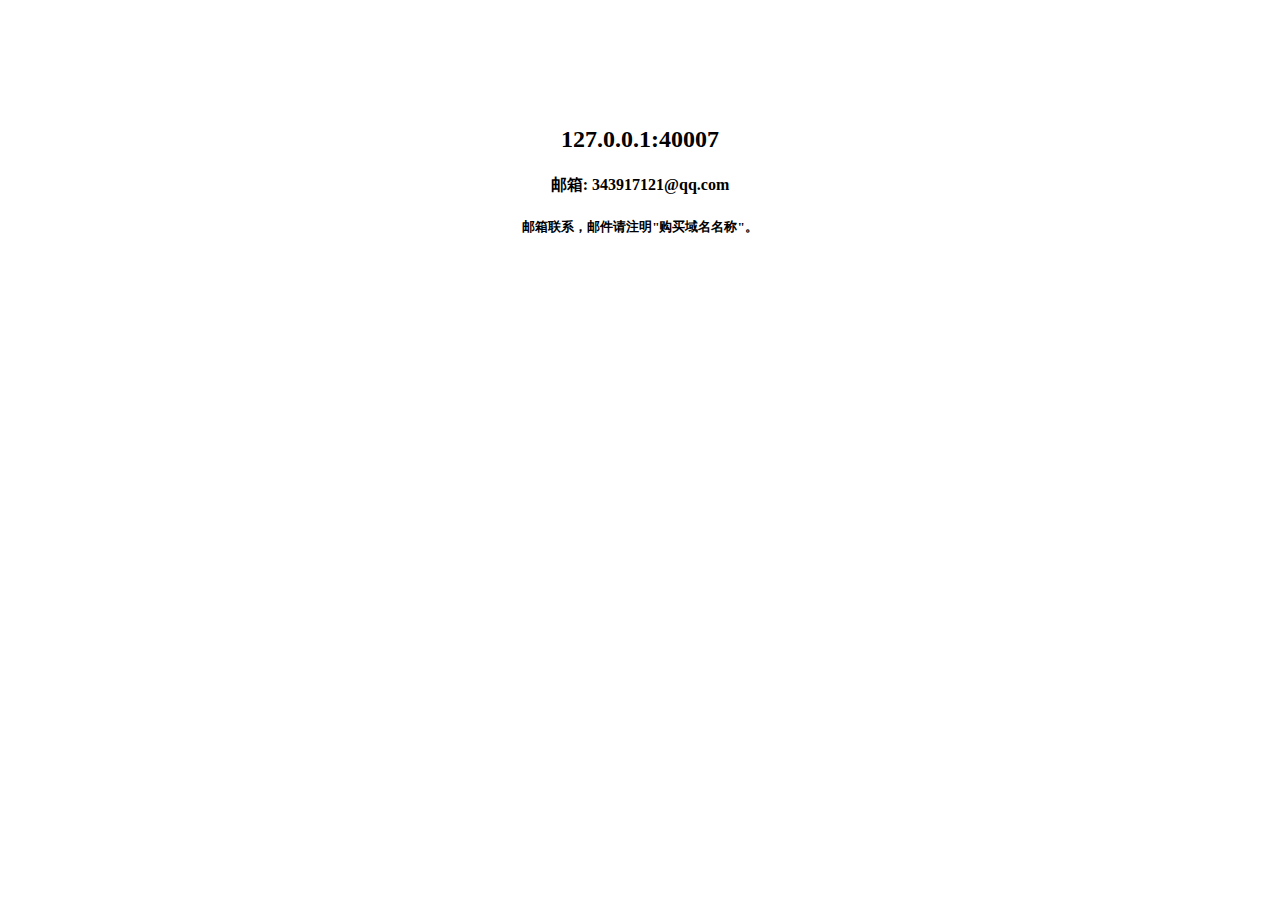
==== index.html @ 6c84f63e "Update index.html" ====
<!DOCTYPE html>
<html lang="en">
<head>
    <meta charset="UTF-8">
    <title>购买域名请联系我</title>
</head>
<body style="text-align:center;">
    <div style="margin-top:10%">
        <h2 id="address"></h2>
        <h4>邮箱: 343917121@qq.com</h4>
        <h5>邮箱联系，邮件请注明"购买域名名称"。</h5>
    </div>
</body>
</html>
<script>
    document.getElementById("address").innerText = window.location.host;
    console.log(window.location.host)
</script>
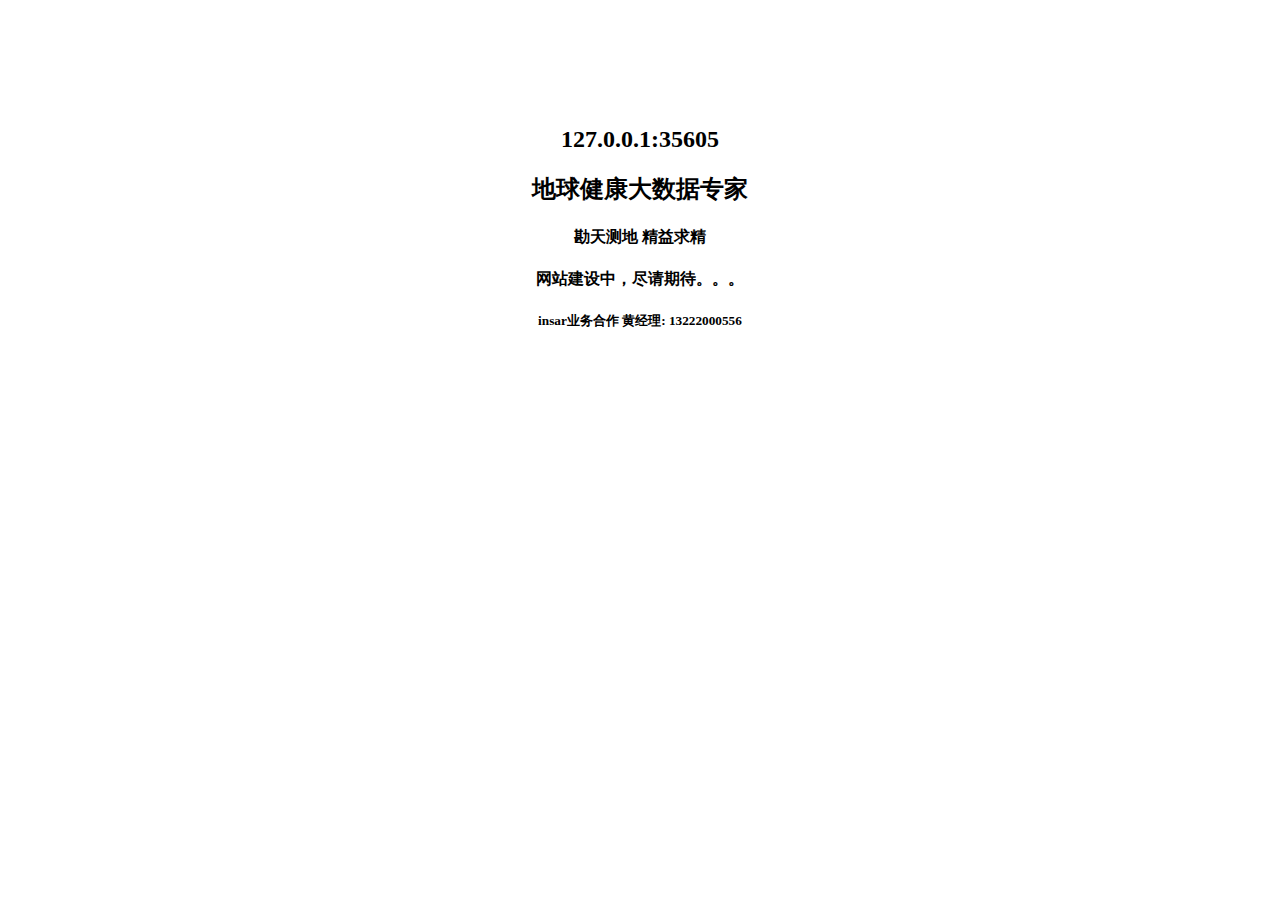
==== commit ec75c196: "修改keywords" ====
--- a/index.html
+++ b/index.html
@@ -2,17 +2,19 @@
 <html lang="en">
 <head>
     <meta charset="UTF-8">
-    <title>购买域名请联系我</title>
+    <meta name="keywords" content="干涉合成孔径雷达、insar、江苏insar、变形监测、沉降监测、应急测绘、风险监测、巡线监测" />
+    <title>江苏insar</title>
 </head>
 <body style="text-align:center;">
     <div style="margin-top:10%">
         <h2 id="address"></h2>
-        <h4>邮箱: 343917121@qq.com</h4>
-        <h5>邮箱联系，邮件请注明"购买域名名称"。</h5>
+        <h2>地球健康大数据专家</h2>
+        <h4>勘天测地  精益求精</h4>
+        <h4> 网站建设中，尽请期待。。。</h4>
+        <h5>insar业务合作 黄经理: 13222000556</h5>
     </div>
 </body>
 </html>
 <script>
     document.getElementById("address").innerText = window.location.host;
-    console.log(window.location.host)
 </script>
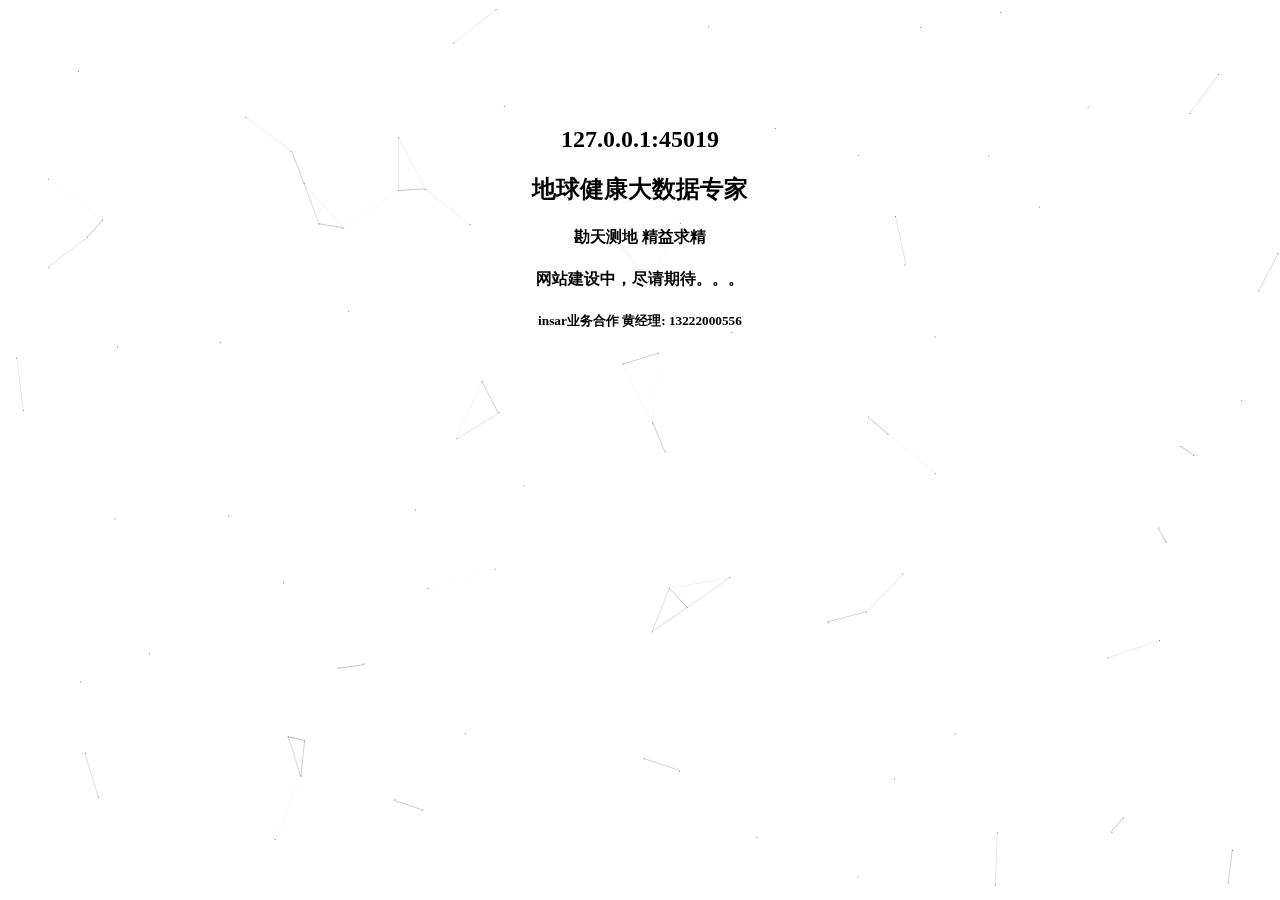
==== commit 9340d9ce: "add mouseline效果" ====
--- a/index.html
+++ b/index.html
@@ -1,20 +1,68 @@
 <!DOCTYPE html>
 <html lang="en">
+
 <head>
     <meta charset="UTF-8">
-    <meta name="keywords" content="干涉合成孔径雷达、insar、江苏insar、变形监测、沉降监测、应急测绘、风险监测、巡线监测" />
+    <meta name="keywords" content="干涉合成孔径雷达, insar, 江苏insar, 变形监测, 沉降监测, 应急测绘, 风险监测, 巡线监测" />
     <title>江苏insar</title>
 </head>
+
 <body style="text-align:center;">
     <div style="margin-top:10%">
         <h2 id="address"></h2>
         <h2>地球健康大数据专家</h2>
-        <h4>勘天测地  精益求精</h4>
+        <h4>勘天测地 精益求精</h4>
         <h4> 网站建设中，尽请期待。。。</h4>
         <h5>insar业务合作 黄经理: 13222000556</h5>
     </div>
 </body>
+
 </html>
 <script>
     document.getElementById("address").innerText = window.location.host;
-</script>
+    !function () {
+        function n(n, e, t) {
+            return n.getAttribute(e) || t
+        }
+        function e(n) {
+            return document.getElementsByTagName(n)
+        }
+        function t() {
+            var t = e("script"), o = t.length, i = t[o - 1];
+            return { l: o, z: n(i, "zIndex", -1), o: n(i, "opacity", .5), c: n(i, "color", "0,0,0"), n: n(i, "count", 99) }
+        }
+        function o() {
+            a = m.width = window.innerWidth || document.documentElement.clientWidth || document.body.clientWidth,
+                c = m.height = window.innerHeight || document.documentElement.clientHeight || document.body.clientHeight
+        }
+        function i() {
+            r.clearRect(0, 0, a, c);
+            var n, e, t, o, m, l;
+            s.forEach(function (i, x) {
+                for (i.x += i.xa, i.y += i.ya, i.xa *= i.x > a || i.x < 0 ? -1 : 1, i.ya *= i.y > c || i.y < 0 ? -1 : 1, r.fillRect(i.x - .5, i.y - .5, 1, 1), e = x + 1; e < u.length; e++)n = u[e],
+                    null !== n.x && null !== n.y && (o = i.x - n.x, m = i.y - n.y,
+                        l = o * o + m * m, l < n.max && (n === y && l >= n.max / 2 && (i.x -= .03 * o, i.y -= .03 * m),
+                            t = (n.max - l) / n.max, r.beginPath(), r.lineWidth = t / 2, r.strokeStyle = "rgba(" + d.c + "," + (t + .2) + ")", r.moveTo(i.x, i.y), r.lineTo(n.x, n.y), r.stroke()))
+            }),
+                x(i)
+        }
+        var a, c, u, m = document.createElement("canvas"),
+            d = t(), l = "c_n" + d.l, r = m.getContext("2d"),
+            x = window.requestAnimationFrame || window.webkitRequestAnimationFrame || window.mozRequestAnimationFrame || window.oRequestAnimationFrame || window.msRequestAnimationFrame ||
+                function (n) {
+                    window.setTimeout(n, 1e3 / 45)
+                },
+            w = Math.random, y = { x: null, y: null, max: 2e4 }; m.id = l, m.style.cssText = "position:fixed;top:0;left:0;z-index:" + d.z + ";opacity:" + d.o, e("body")[0].appendChild(m), o(), window.onresize = o,
+                window.onmousemove = function (n) {
+                    n = n || window.event, y.x = n.clientX, y.y = n.clientY
+                },
+                window.onmouseout = function () {
+                    y.x = null, y.y = null
+                };
+        for (var s = [], f = 0; d.n > f; f++) {
+            var h = w() * a, g = w() * c, v = 2 * w() - 1, p = 2 * w() - 1; s.push({ x: h, y: g, xa: v, ya: p, max: 6e3 })
+        }
+        u = s.concat([y]),
+            setTimeout(function () { i() }, 100)
+    }();
+</script>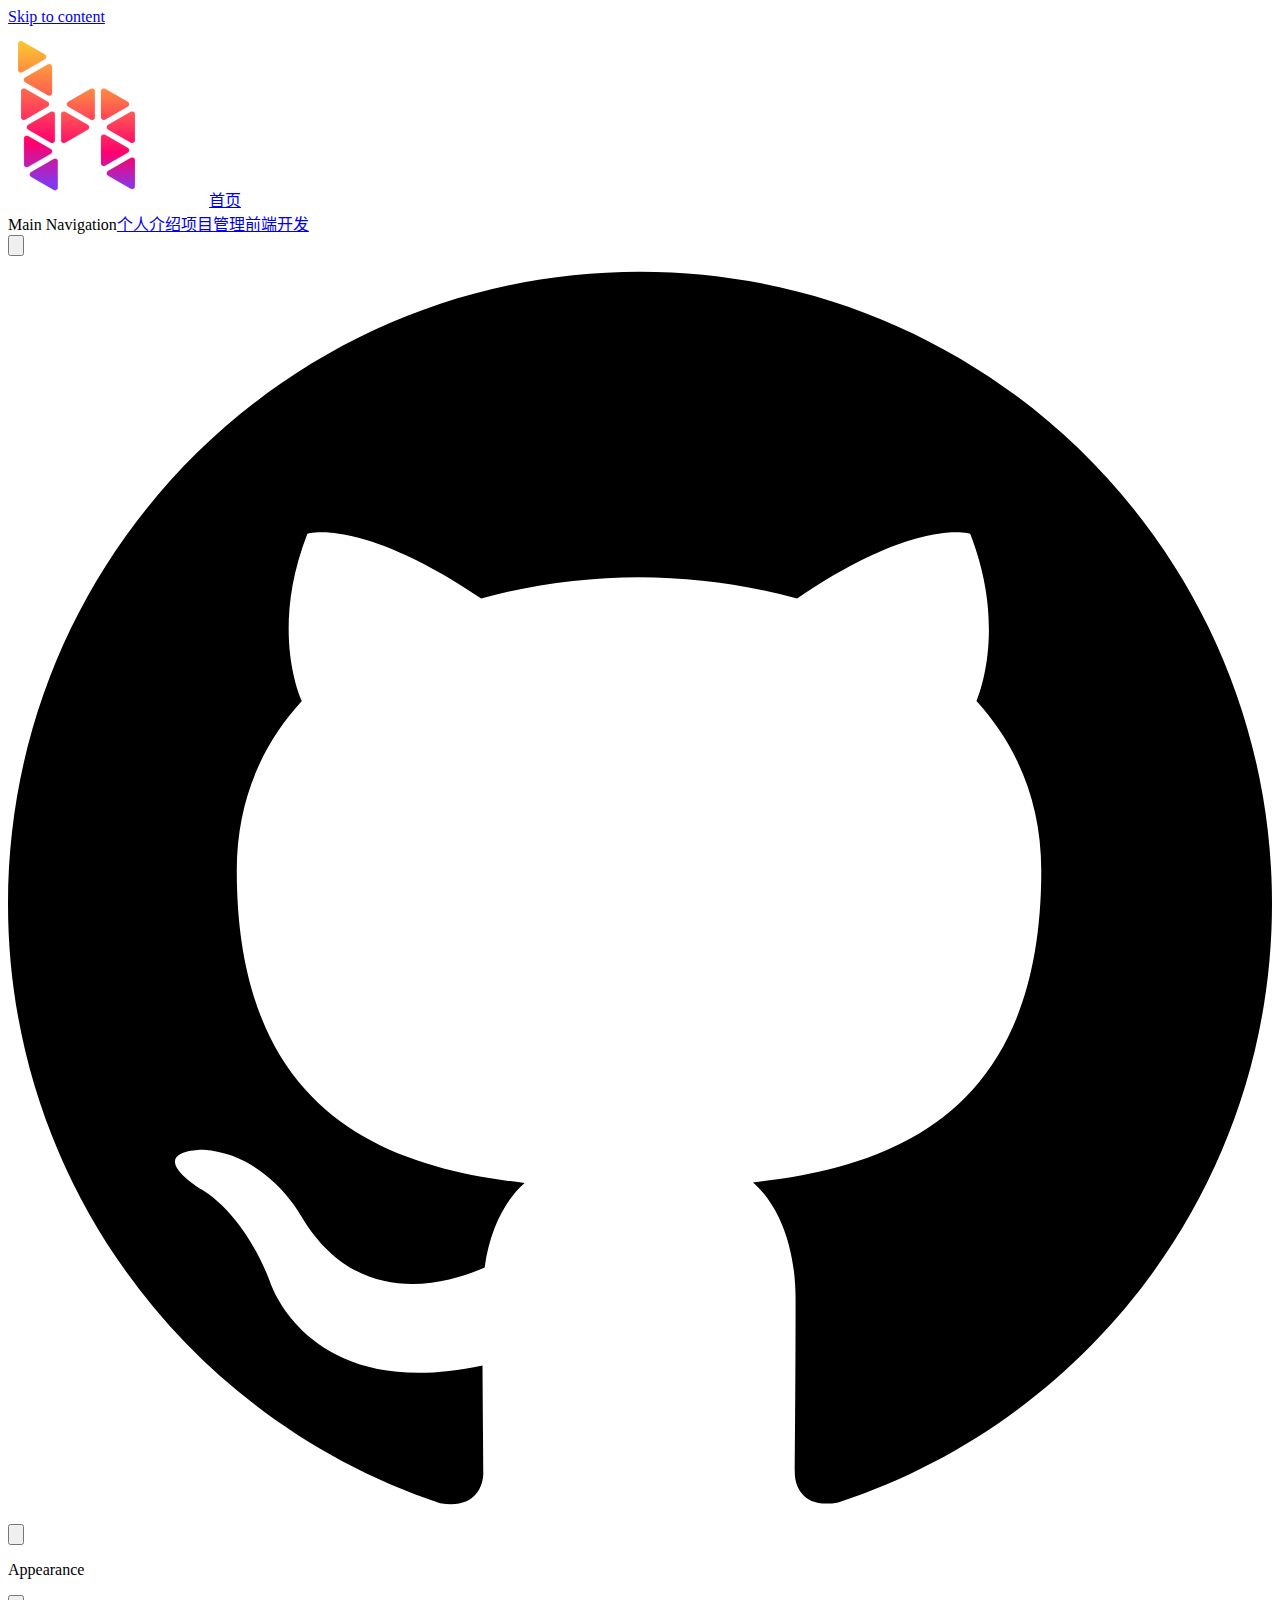
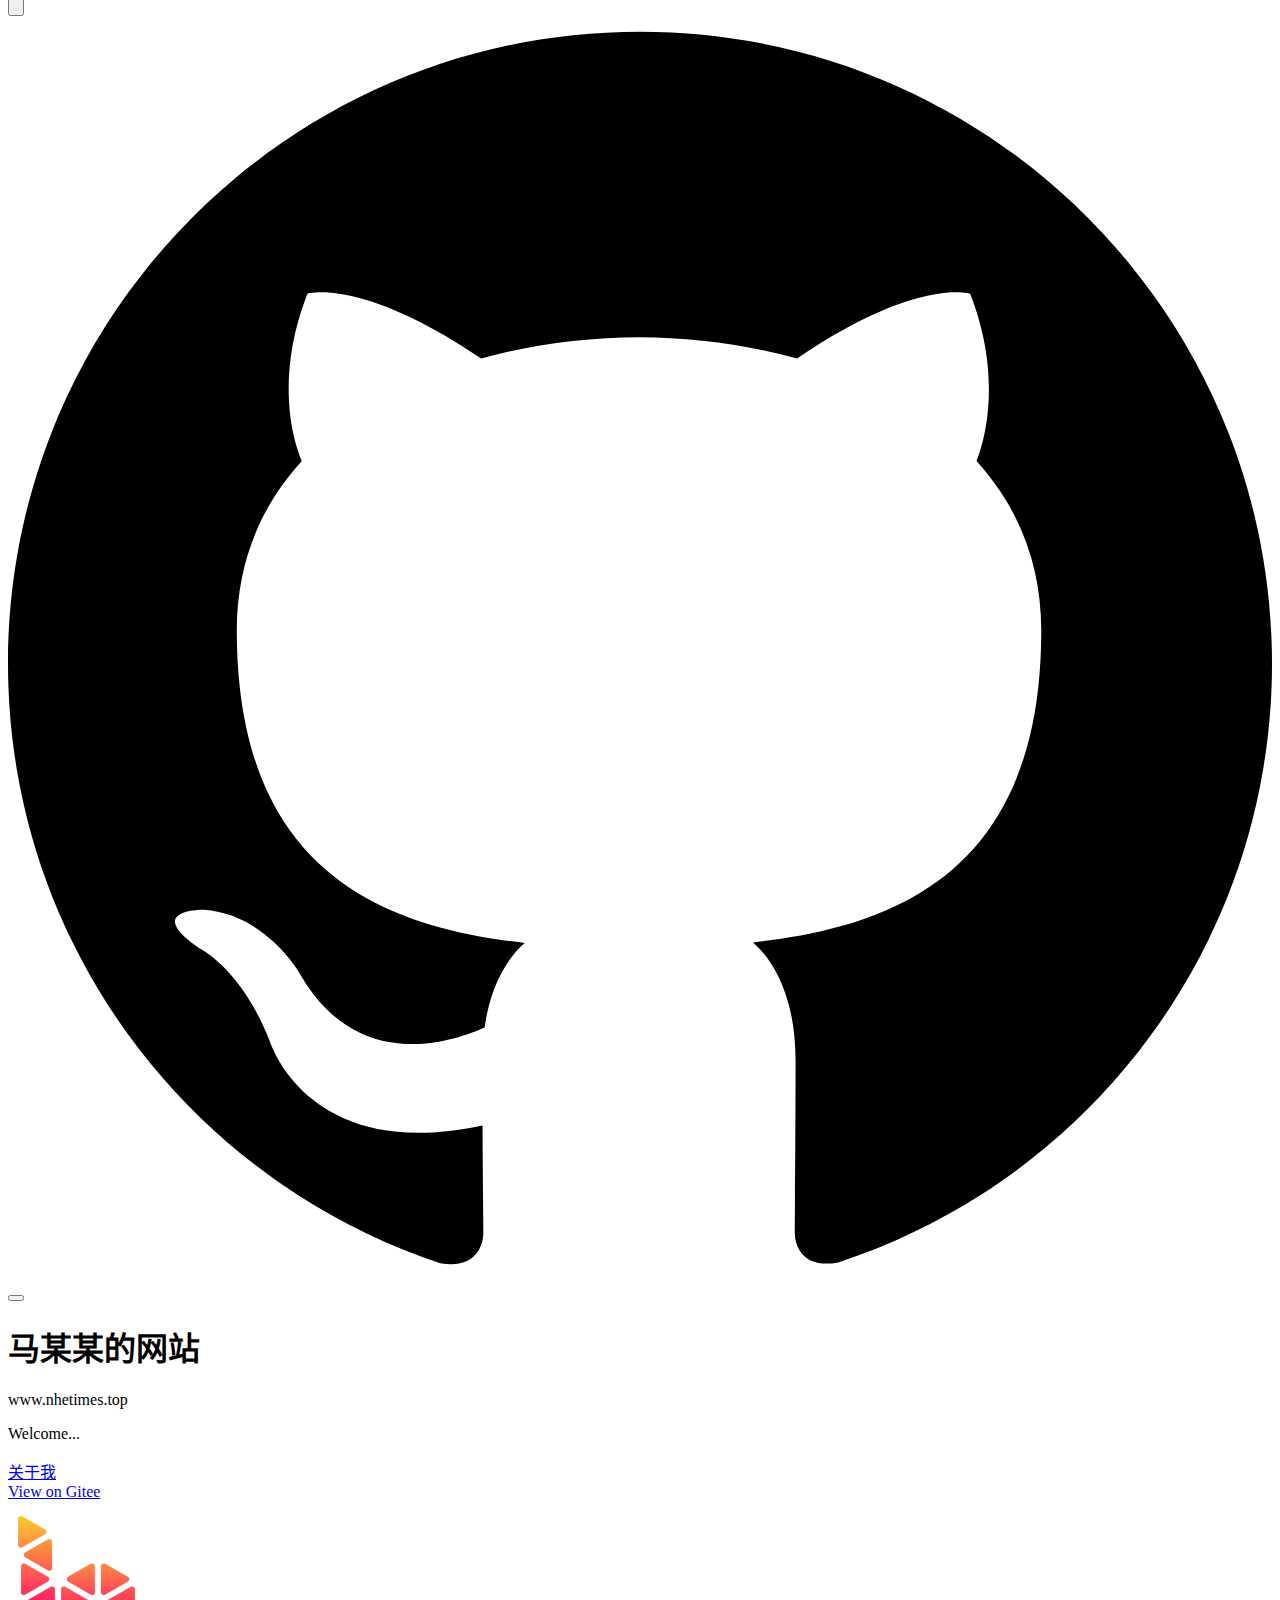
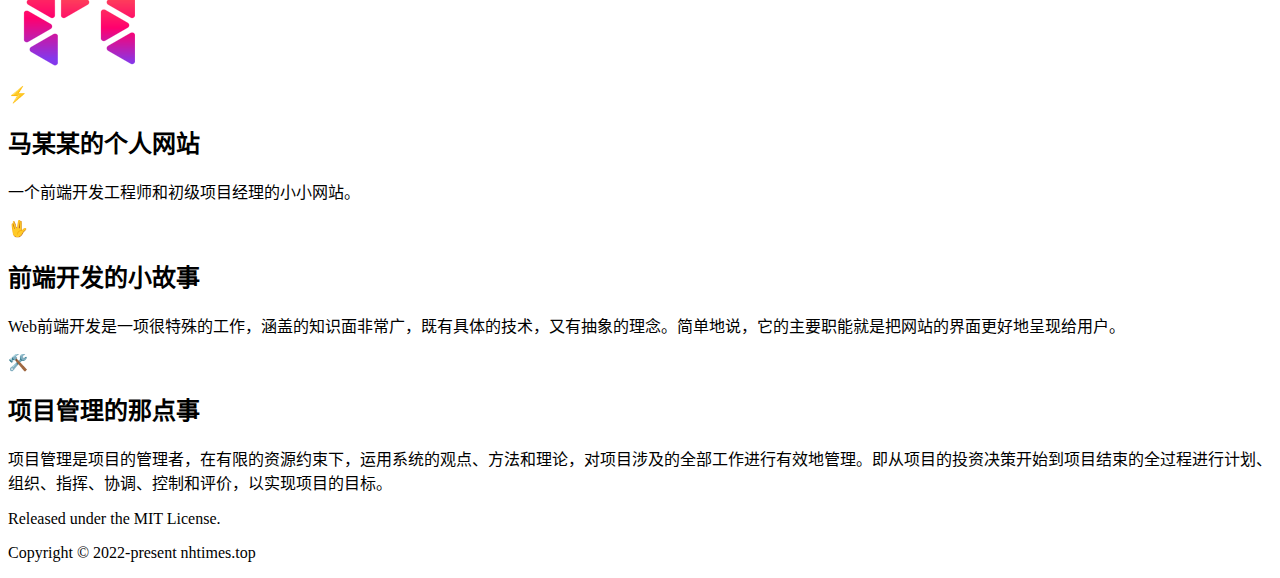
==== commit 7c6bbeee: "Add files via upload" ====
--- a/index.html
+++ b/index.html
@@ -1,68 +1,20 @@
 <!DOCTYPE html>
-<html lang="en">
-
-<head>
-    <meta charset="UTF-8">
-    <meta name="keywords" content="干涉合成孔径雷达, insar, 江苏insar, 变形监测, 沉降监测, 应急测绘, 风险监测, 巡线监测" />
-    <title>江苏insar</title>
-</head>
-
-<body style="text-align:center;">
-    <div style="margin-top:10%">
-        <h2 id="address"></h2>
-        <h2>地球健康大数据专家</h2>
-        <h4>勘天测地 精益求精</h4>
-        <h4> 网站建设中，尽请期待。。。</h4>
-        <h5>insar业务合作 黄经理: 13222000556</h5>
-    </div>
-</body>
-
-</html>
-<script>
-    document.getElementById("address").innerText = window.location.host;
-    !function () {
-        function n(n, e, t) {
-            return n.getAttribute(e) || t
-        }
-        function e(n) {
-            return document.getElementsByTagName(n)
-        }
-        function t() {
-            var t = e("script"), o = t.length, i = t[o - 1];
-            return { l: o, z: n(i, "zIndex", -1), o: n(i, "opacity", .5), c: n(i, "color", "0,0,0"), n: n(i, "count", 99) }
-        }
-        function o() {
-            a = m.width = window.innerWidth || document.documentElement.clientWidth || document.body.clientWidth,
-                c = m.height = window.innerHeight || document.documentElement.clientHeight || document.body.clientHeight
-        }
-        function i() {
-            r.clearRect(0, 0, a, c);
-            var n, e, t, o, m, l;
-            s.forEach(function (i, x) {
-                for (i.x += i.xa, i.y += i.ya, i.xa *= i.x > a || i.x < 0 ? -1 : 1, i.ya *= i.y > c || i.y < 0 ? -1 : 1, r.fillRect(i.x - .5, i.y - .5, 1, 1), e = x + 1; e < u.length; e++)n = u[e],
-                    null !== n.x && null !== n.y && (o = i.x - n.x, m = i.y - n.y,
-                        l = o * o + m * m, l < n.max && (n === y && l >= n.max / 2 && (i.x -= .03 * o, i.y -= .03 * m),
-                            t = (n.max - l) / n.max, r.beginPath(), r.lineWidth = t / 2, r.strokeStyle = "rgba(" + d.c + "," + (t + .2) + ")", r.moveTo(i.x, i.y), r.lineTo(n.x, n.y), r.stroke()))
-            }),
-                x(i)
-        }
-        var a, c, u, m = document.createElement("canvas"),
-            d = t(), l = "c_n" + d.l, r = m.getContext("2d"),
-            x = window.requestAnimationFrame || window.webkitRequestAnimationFrame || window.mozRequestAnimationFrame || window.oRequestAnimationFrame || window.msRequestAnimationFrame ||
-                function (n) {
-                    window.setTimeout(n, 1e3 / 45)
-                },
-            w = Math.random, y = { x: null, y: null, max: 2e4 }; m.id = l, m.style.cssText = "position:fixed;top:0;left:0;z-index:" + d.z + ";opacity:" + d.o, e("body")[0].appendChild(m), o(), window.onresize = o,
-                window.onmousemove = function (n) {
-                    n = n || window.event, y.x = n.clientX, y.y = n.clientY
-                },
-                window.onmouseout = function () {
-                    y.x = null, y.y = null
-                };
-        for (var s = [], f = 0; d.n > f; f++) {
-            var h = w() * a, g = w() * c, v = 2 * w() - 1, p = 2 * w() - 1; s.push({ x: h, y: g, xa: v, ya: p, max: 6e3 })
-        }
-        u = s.concat([y]),
-            setTimeout(function () { i() }, 100)
-    }();
-</script>+<html lang="zh-CN">
+  <head>
+    <meta charset="utf-8">
+    <meta name="viewport" content="width=device-width,initial-scale=1">
+    <title>nhtimes | nhtimes</title>
+    <meta name="description" content="马某某的个人网站">
+    <link rel="stylesheet" href="/assets/style.11458459.css">
+    <link rel="modulepreload" href="/assets/app.18b2d180.js">
+    <link rel="modulepreload" href="/assets/index.md.77c78f7a.lean.js">
+    
+    <script id="check-dark-light">(()=>{const e=localStorage.getItem("vitepress-theme-appearance")||"",a=window.matchMedia("(prefers-color-scheme: dark)").matches;(!e||e==="auto"?a:e==="dark")&&document.documentElement.classList.add("dark")})();</script>
+  </head>
+  <body>
+    <div id="app"><div class="Layout" data-v-86bc57cb><!--[--><!--]--><!--[--><span tabindex="-1" data-v-ca90d3b6></span><a href="#VPContent" class="VPSkipLink visually-hidden" data-v-ca90d3b6> Skip to content </a><!--]--><!----><header class="VPNav no-sidebar" data-v-86bc57cb data-v-df5a652d><div class="VPNavBar" data-v-df5a652d data-v-90c040df><div class="container" data-v-90c040df><div class="VPNavBarTitle" data-v-90c040df data-v-b93bf93a><a class="title" href="/" data-v-b93bf93a><!--[--><!--]--><!--[--><img class="VPImage logo" src="/nhlogo.png" alt data-v-ed7dcdd1><!--]--><!--[-->首页<!--]--><!--[--><!--]--></a></div><div class="content" data-v-90c040df><!--[--><!--]--><!----><nav aria-labelledby="main-nav-aria-label" class="VPNavBarMenu menu" data-v-90c040df data-v-1d46ce73><span id="main-nav-aria-label" class="visually-hidden" data-v-1d46ce73>Main Navigation</span><!--[--><!--[--><a class="VPLink link VPNavBarMenuLink" href="/index.html" data-v-1d46ce73 data-v-189ba008 data-v-57b3a62d><!--[-->个人介绍<!--]--><!----></a><!--]--><!--[--><a class="VPLink link VPNavBarMenuLink" href="/project/index.html" data-v-1d46ce73 data-v-189ba008 data-v-57b3a62d><!--[-->项目管理<!--]--><!----></a><!--]--><!--[--><a class="VPLink link VPNavBarMenuLink" href="/web/index.html" data-v-1d46ce73 data-v-189ba008 data-v-57b3a62d><!--[-->前端开发<!--]--><!----></a><!--]--><!--]--></nav><!----><div class="VPNavBarAppearance appearance" data-v-90c040df data-v-a0515e72><button class="VPSwitch VPSwitchAppearance" type="button" role="switch" aria-label="toggle dark mode" aria-checked="false" data-v-a0515e72 data-v-5dc7836e data-v-465be601><span class="check" data-v-465be601><span class="icon" data-v-465be601><!--[--><svg xmlns="http://www.w3.org/2000/svg" aria-hidden="true" focusable="false" viewbox="0 0 24 24" class="sun" data-v-5dc7836e><path d="M12,18c-3.3,0-6-2.7-6-6s2.7-6,6-6s6,2.7,6,6S15.3,18,12,18zM12,8c-2.2,0-4,1.8-4,4c0,2.2,1.8,4,4,4c2.2,0,4-1.8,4-4C16,9.8,14.2,8,12,8z"></path><path d="M12,4c-0.6,0-1-0.4-1-1V1c0-0.6,0.4-1,1-1s1,0.4,1,1v2C13,3.6,12.6,4,12,4z"></path><path d="M12,24c-0.6,0-1-0.4-1-1v-2c0-0.6,0.4-1,1-1s1,0.4,1,1v2C13,23.6,12.6,24,12,24z"></path><path d="M5.6,6.6c-0.3,0-0.5-0.1-0.7-0.3L3.5,4.9c-0.4-0.4-0.4-1,0-1.4s1-0.4,1.4,0l1.4,1.4c0.4,0.4,0.4,1,0,1.4C6.2,6.5,5.9,6.6,5.6,6.6z"></path><path d="M19.8,20.8c-0.3,0-0.5-0.1-0.7-0.3l-1.4-1.4c-0.4-0.4-0.4-1,0-1.4s1-0.4,1.4,0l1.4,1.4c0.4,0.4,0.4,1,0,1.4C20.3,20.7,20,20.8,19.8,20.8z"></path><path d="M3,13H1c-0.6,0-1-0.4-1-1s0.4-1,1-1h2c0.6,0,1,0.4,1,1S3.6,13,3,13z"></path><path d="M23,13h-2c-0.6,0-1-0.4-1-1s0.4-1,1-1h2c0.6,0,1,0.4,1,1S23.6,13,23,13z"></path><path d="M4.2,20.8c-0.3,0-0.5-0.1-0.7-0.3c-0.4-0.4-0.4-1,0-1.4l1.4-1.4c0.4-0.4,1-0.4,1.4,0s0.4,1,0,1.4l-1.4,1.4C4.7,20.7,4.5,20.8,4.2,20.8z"></path><path d="M18.4,6.6c-0.3,0-0.5-0.1-0.7-0.3c-0.4-0.4-0.4-1,0-1.4l1.4-1.4c0.4-0.4,1-0.4,1.4,0s0.4,1,0,1.4l-1.4,1.4C18.9,6.5,18.6,6.6,18.4,6.6z"></path></svg><svg xmlns="http://www.w3.org/2000/svg" aria-hidden="true" focusable="false" viewbox="0 0 24 24" class="moon" data-v-5dc7836e><path d="M12.1,22c-0.3,0-0.6,0-0.9,0c-5.5-0.5-9.5-5.4-9-10.9c0.4-4.8,4.2-8.6,9-9c0.4,0,0.8,0.2,1,0.5c0.2,0.3,0.2,0.8-0.1,1.1c-2,2.7-1.4,6.4,1.3,8.4c2.1,1.6,5,1.6,7.1,0c0.3-0.2,0.7-0.3,1.1-0.1c0.3,0.2,0.5,0.6,0.5,1c-0.2,2.7-1.5,5.1-3.6,6.8C16.6,21.2,14.4,22,12.1,22zM9.3,4.4c-2.9,1-5,3.6-5.2,6.8c-0.4,4.4,2.8,8.3,7.2,8.7c2.1,0.2,4.2-0.4,5.8-1.8c1.1-0.9,1.9-2.1,2.4-3.4c-2.5,0.9-5.3,0.5-7.5-1.1C9.2,11.4,8.1,7.7,9.3,4.4z"></path></svg><!--]--></span></span></button></div><div class="VPSocialLinks VPNavBarSocialLinks social-links" data-v-90c040df data-v-2de402fc data-v-5c3e0484><!--[--><a class="VPSocialLink" href="https://gitee.com/maixing" target="_blank" rel="noopener" data-v-5c3e0484 data-v-470029a9><svg role="img" viewBox="0 0 24 24" xmlns="http://www.w3.org/2000/svg"><title>GitHub</title><path d="M12 .297c-6.63 0-12 5.373-12 12 0 5.303 3.438 9.8 8.205 11.385.6.113.82-.258.82-.577 0-.285-.01-1.04-.015-2.04-3.338.724-4.042-1.61-4.042-1.61C4.422 18.07 3.633 17.7 3.633 17.7c-1.087-.744.084-.729.084-.729 1.205.084 1.838 1.236 1.838 1.236 1.07 1.835 2.809 1.305 3.495.998.108-.776.417-1.305.76-1.605-2.665-.3-5.466-1.332-5.466-5.93 0-1.31.465-2.38 1.235-3.22-.135-.303-.54-1.523.105-3.176 0 0 1.005-.322 3.3 1.23.96-.267 1.98-.399 3-.405 1.02.006 2.04.138 3 .405 2.28-1.552 3.285-1.23 3.285-1.23.645 1.653.24 2.873.12 3.176.765.84 1.23 1.91 1.23 3.22 0 4.61-2.805 5.625-5.475 5.92.42.36.81 1.096.81 2.22 0 1.606-.015 2.896-.015 3.286 0 .315.21.69.825.57C20.565 22.092 24 17.592 24 12.297c0-6.627-5.373-12-12-12"/></svg></a><!--]--></div><div class="VPFlyout VPNavBarExtra extra" data-v-90c040df data-v-a59f0a53 data-v-db365204><button type="button" class="button" aria-haspopup="true" aria-expanded="false" aria-label="extra navigation" data-v-db365204><svg xmlns="http://www.w3.org/2000/svg" aria-hidden="true" focusable="false" viewbox="0 0 24 24" class="icon" data-v-db365204><circle cx="12" cy="12" r="2"></circle><circle cx="19" cy="12" r="2"></circle><circle cx="5" cy="12" r="2"></circle></svg></button><div class="menu" data-v-db365204><div class="VPMenu" data-v-db365204 data-v-8cc1f673><!----><!--[--><!--[--><!----><div class="group" data-v-a59f0a53><div class="item appearance" data-v-a59f0a53><p class="label" data-v-a59f0a53>Appearance</p><div class="appearance-action" data-v-a59f0a53><button class="VPSwitch VPSwitchAppearance" type="button" role="switch" aria-label="toggle dark mode" aria-checked="false" data-v-a59f0a53 data-v-5dc7836e data-v-465be601><span class="check" data-v-465be601><span class="icon" data-v-465be601><!--[--><svg xmlns="http://www.w3.org/2000/svg" aria-hidden="true" focusable="false" viewbox="0 0 24 24" class="sun" data-v-5dc7836e><path d="M12,18c-3.3,0-6-2.7-6-6s2.7-6,6-6s6,2.7,6,6S15.3,18,12,18zM12,8c-2.2,0-4,1.8-4,4c0,2.2,1.8,4,4,4c2.2,0,4-1.8,4-4C16,9.8,14.2,8,12,8z"></path><path d="M12,4c-0.6,0-1-0.4-1-1V1c0-0.6,0.4-1,1-1s1,0.4,1,1v2C13,3.6,12.6,4,12,4z"></path><path d="M12,24c-0.6,0-1-0.4-1-1v-2c0-0.6,0.4-1,1-1s1,0.4,1,1v2C13,23.6,12.6,24,12,24z"></path><path d="M5.6,6.6c-0.3,0-0.5-0.1-0.7-0.3L3.5,4.9c-0.4-0.4-0.4-1,0-1.4s1-0.4,1.4,0l1.4,1.4c0.4,0.4,0.4,1,0,1.4C6.2,6.5,5.9,6.6,5.6,6.6z"></path><path d="M19.8,20.8c-0.3,0-0.5-0.1-0.7-0.3l-1.4-1.4c-0.4-0.4-0.4-1,0-1.4s1-0.4,1.4,0l1.4,1.4c0.4,0.4,0.4,1,0,1.4C20.3,20.7,20,20.8,19.8,20.8z"></path><path d="M3,13H1c-0.6,0-1-0.4-1-1s0.4-1,1-1h2c0.6,0,1,0.4,1,1S3.6,13,3,13z"></path><path d="M23,13h-2c-0.6,0-1-0.4-1-1s0.4-1,1-1h2c0.6,0,1,0.4,1,1S23.6,13,23,13z"></path><path d="M4.2,20.8c-0.3,0-0.5-0.1-0.7-0.3c-0.4-0.4-0.4-1,0-1.4l1.4-1.4c0.4-0.4,1-0.4,1.4,0s0.4,1,0,1.4l-1.4,1.4C4.7,20.7,4.5,20.8,4.2,20.8z"></path><path d="M18.4,6.6c-0.3,0-0.5-0.1-0.7-0.3c-0.4-0.4-0.4-1,0-1.4l1.4-1.4c0.4-0.4,1-0.4,1.4,0s0.4,1,0,1.4l-1.4,1.4C18.9,6.5,18.6,6.6,18.4,6.6z"></path></svg><svg xmlns="http://www.w3.org/2000/svg" aria-hidden="true" focusable="false" viewbox="0 0 24 24" class="moon" data-v-5dc7836e><path d="M12.1,22c-0.3,0-0.6,0-0.9,0c-5.5-0.5-9.5-5.4-9-10.9c0.4-4.8,4.2-8.6,9-9c0.4,0,0.8,0.2,1,0.5c0.2,0.3,0.2,0.8-0.1,1.1c-2,2.7-1.4,6.4,1.3,8.4c2.1,1.6,5,1.6,7.1,0c0.3-0.2,0.7-0.3,1.1-0.1c0.3,0.2,0.5,0.6,0.5,1c-0.2,2.7-1.5,5.1-3.6,6.8C16.6,21.2,14.4,22,12.1,22zM9.3,4.4c-2.9,1-5,3.6-5.2,6.8c-0.4,4.4,2.8,8.3,7.2,8.7c2.1,0.2,4.2-0.4,5.8-1.8c1.1-0.9,1.9-2.1,2.4-3.4c-2.5,0.9-5.3,0.5-7.5-1.1C9.2,11.4,8.1,7.7,9.3,4.4z"></path></svg><!--]--></span></span></button></div></div></div><div class="group" data-v-a59f0a53><div class="item social-links" data-v-a59f0a53><div class="VPSocialLinks social-links-list" data-v-a59f0a53 data-v-5c3e0484><!--[--><a class="VPSocialLink" href="https://gitee.com/maixing" target="_blank" rel="noopener" data-v-5c3e0484 data-v-470029a9><svg role="img" viewBox="0 0 24 24" xmlns="http://www.w3.org/2000/svg"><title>GitHub</title><path d="M12 .297c-6.63 0-12 5.373-12 12 0 5.303 3.438 9.8 8.205 11.385.6.113.82-.258.82-.577 0-.285-.01-1.04-.015-2.04-3.338.724-4.042-1.61-4.042-1.61C4.422 18.07 3.633 17.7 3.633 17.7c-1.087-.744.084-.729.084-.729 1.205.084 1.838 1.236 1.838 1.236 1.07 1.835 2.809 1.305 3.495.998.108-.776.417-1.305.76-1.605-2.665-.3-5.466-1.332-5.466-5.93 0-1.31.465-2.38 1.235-3.22-.135-.303-.54-1.523.105-3.176 0 0 1.005-.322 3.3 1.23.96-.267 1.98-.399 3-.405 1.02.006 2.04.138 3 .405 2.28-1.552 3.285-1.23 3.285-1.23.645 1.653.24 2.873.12 3.176.765.84 1.23 1.91 1.23 3.22 0 4.61-2.805 5.625-5.475 5.92.42.36.81 1.096.81 2.22 0 1.606-.015 2.896-.015 3.286 0 .315.21.69.825.57C20.565 22.092 24 17.592 24 12.297c0-6.627-5.373-12-12-12"/></svg></a><!--]--></div></div></div><!--]--><!--]--></div></div></div><!--[--><!--]--><button type="button" class="VPNavBarHamburger hamburger" aria-label="mobile navigation" aria-expanded="false" aria-controls="VPNavScreen" data-v-90c040df data-v-f2559e9d><span class="container" data-v-f2559e9d><span class="top" data-v-f2559e9d></span><span class="middle" data-v-f2559e9d></span><span class="bottom" data-v-f2559e9d></span></span></button></div></div></div><!----></header><!----><!----><div class="VPContent is-home" id="VPContent" data-v-86bc57cb data-v-a22bf832><div class="VPHome" data-v-a22bf832 data-v-19655d3d><!--[--><!--]--><div class="VPHero has-image VPHomeHero" data-v-19655d3d data-v-7749a81e><div class="container" data-v-7749a81e><div class="main" data-v-7749a81e><h1 class="name" data-v-7749a81e><span class="clip" data-v-7749a81e>马某某的网站</span></h1><p class="text" data-v-7749a81e>www.nhetimes.top</p><p class="tagline" data-v-7749a81e>Welcome...</p><div class="actions" data-v-7749a81e><!--[--><div class="action" data-v-7749a81e><a class="VPButton medium brand" href="/project/a.html" data-v-7749a81e data-v-40bf894c>关于我</a></div><div class="action" data-v-7749a81e><a class="VPButton medium alt" href="https://gitee.com/maixing" target="_blank" rel="noreferrer" data-v-7749a81e data-v-40bf894c>View on Gitee</a></div><!--]--></div></div><div class="image" data-v-7749a81e><div class="image-container" data-v-7749a81e><div class="image-bg" data-v-7749a81e></div><!--[--><img class="VPImage image-src" src="/nhlogo.png" alt="nhtimes" data-v-ed7dcdd1><!--]--></div></div></div></div><!--[--><!--]--><!--[--><!--]--><div class="VPFeatures VPHomeFeatures" data-v-19655d3d data-v-69aaf6fc><div class="container" data-v-69aaf6fc><div class="items" data-v-69aaf6fc><!--[--><div class="grid-3 item" data-v-69aaf6fc><span class="VPLink VPFeature" data-v-69aaf6fc data-v-2e1380a5 data-v-57b3a62d><!--[--><article class="box" data-v-2e1380a5><div class="icon" data-v-2e1380a5>⚡️</div><h2 class="title" data-v-2e1380a5>马某某的个人网站</h2><p class="details" data-v-2e1380a5>一个前端开发工程师和初级项目经理的小小网站。</p><!----></article><!--]--><!----></span></div><div class="grid-3 item" data-v-69aaf6fc><span class="VPLink VPFeature" data-v-69aaf6fc data-v-2e1380a5 data-v-57b3a62d><!--[--><article class="box" data-v-2e1380a5><div class="icon" data-v-2e1380a5>🖖</div><h2 class="title" data-v-2e1380a5>前端开发的小故事</h2><p class="details" data-v-2e1380a5>Web前端开发是一项很特殊的工作，涵盖的知识面非常广，既有具体的技术，又有抽象的理念。简单地说，它的主要职能就是把网站的界面更好地呈现给用户。</p><!----></article><!--]--><!----></span></div><div class="grid-3 item" data-v-69aaf6fc><span class="VPLink VPFeature" data-v-69aaf6fc data-v-2e1380a5 data-v-57b3a62d><!--[--><article class="box" data-v-2e1380a5><div class="icon" data-v-2e1380a5>🛠️</div><h2 class="title" data-v-2e1380a5>项目管理的那点事</h2><p class="details" data-v-2e1380a5>项目管理是项目的管理者，在有限的资源约束下，运用系统的观点、方法和理论，对项目涉及的全部工作进行有效地管理。即从项目的投资决策开始到项目结束的全过程进行计划、组织、指挥、协调、控制和评价，以实现项目的目标。</p><!----></article><!--]--><!----></span></div><!--]--></div></div></div><!--[--><!--]--><div style="position:relative;" data-v-19655d3d><div></div></div></div></div><footer class="VPFooter" data-v-86bc57cb data-v-b072ff2a><div class="container" data-v-b072ff2a><p class="message" data-v-b072ff2a>Released under the MIT License.</p><p class="copyright" data-v-b072ff2a>Copyright © 2022-present nhtimes.top</p></div></footer><!--[--><!--]--></div></div>
+    <script>__VP_HASH_MAP__ = JSON.parse("{\"web_ubantu.md\":\"cc64c3df\",\"project_report.md\":\"f46fa787\",\"web_index.md\":\"fac9784c\",\"web_ssl.md\":\"72aec6e3\",\"project_todocost.md\":\"01aae802\",\"aaa.md\":\"b77d37fa\",\"index.md\":\"77c78f7a\",\"project_multipro.md\":\"f438d939\",\"bbb.md\":\"59d43ee3\",\"project_index.md\":\"ff3a72a2\",\"web_webhooks.md\":\"1f70295c\",\"web_deploy.md\":\"1ba623d8\",\"web_nginx.md\":\"1b1d4a98\"}")</script>
+    <script type="module" async src="/assets/app.18b2d180.js"></script>
+    
+  </body>
+</html>